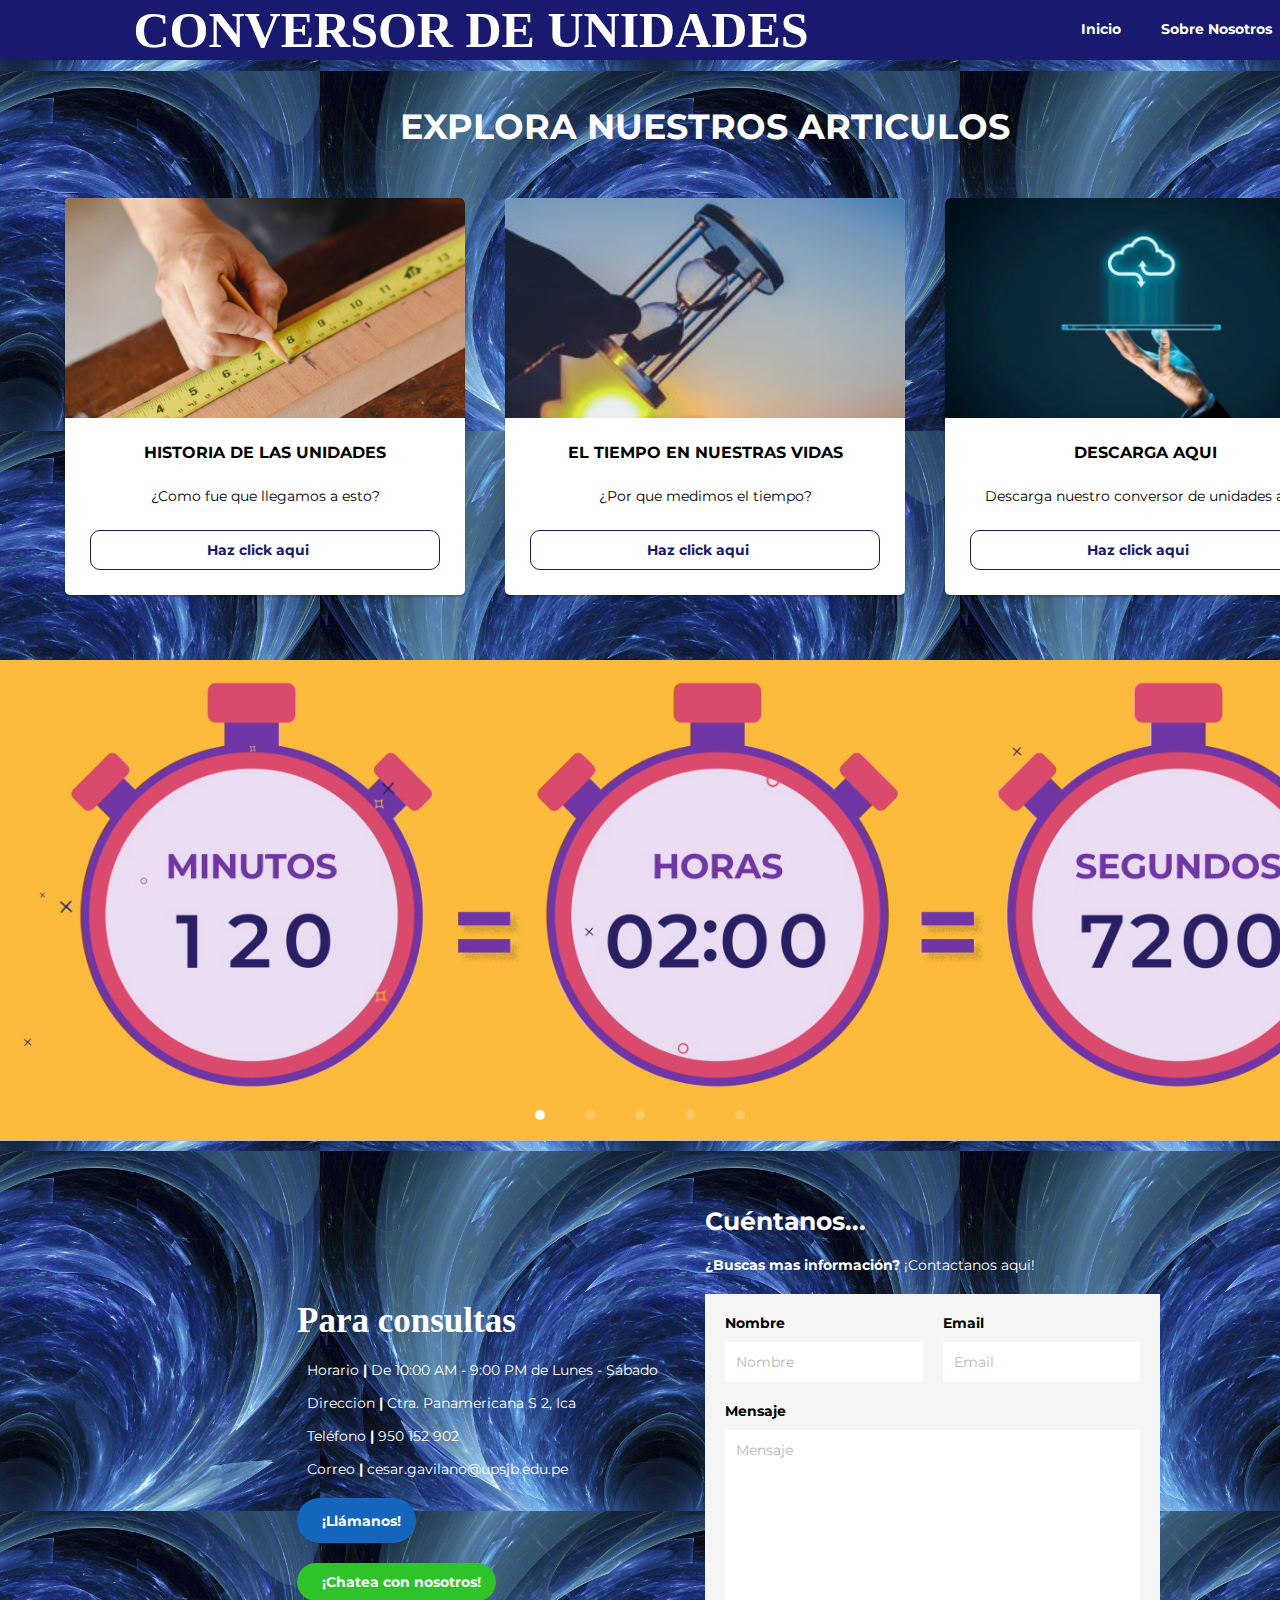
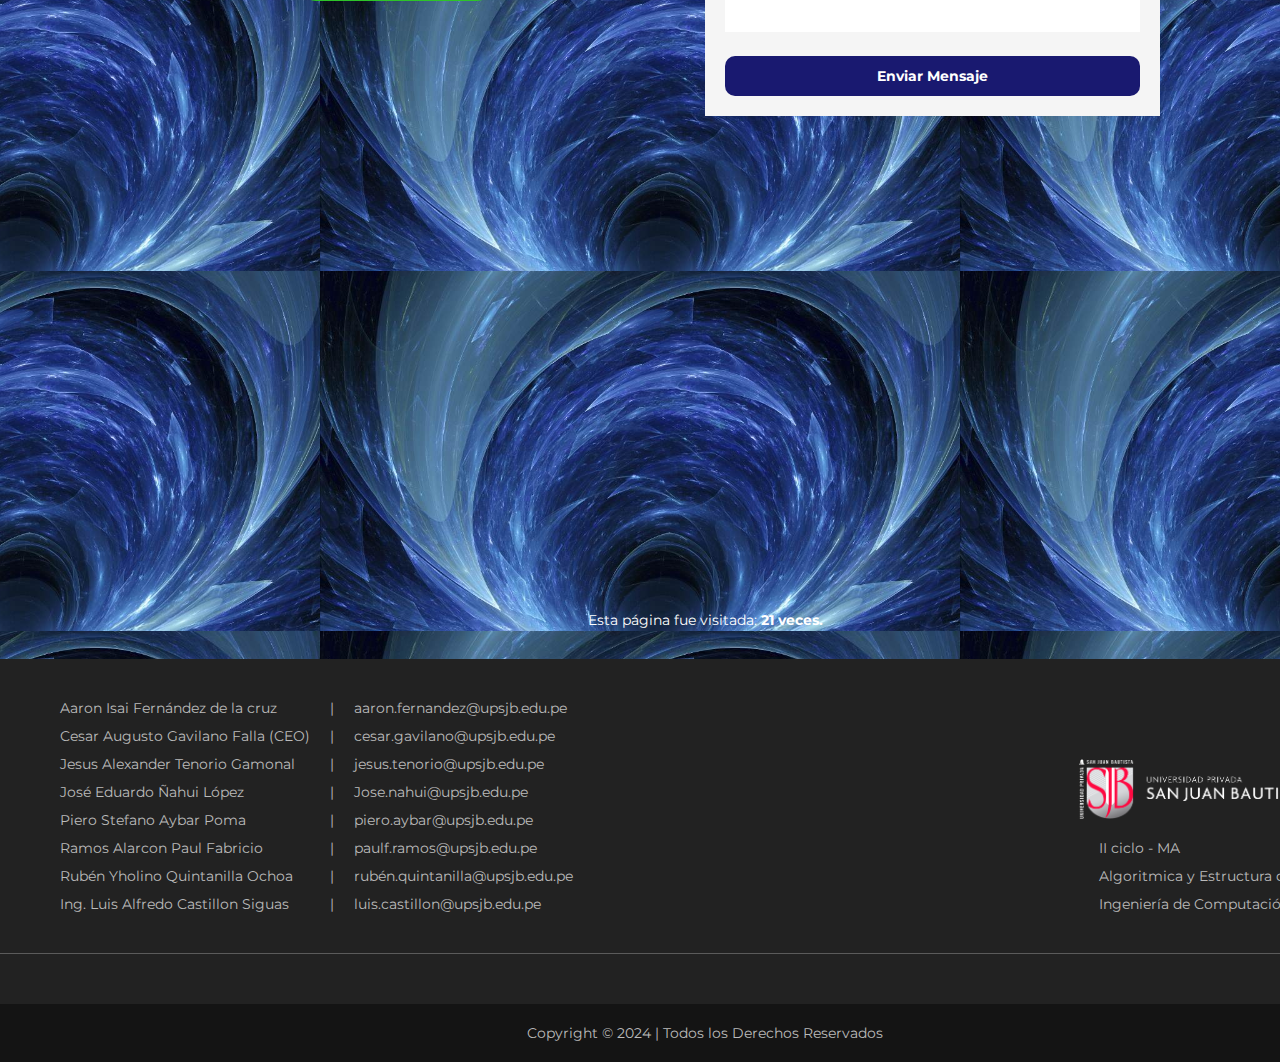
==== index.html @ 00221813 "Add files via upload" ====
<!DOCTYPE html>
<html lang="en">
<head>
    <meta charset="UTF-8">
    <meta name="viewport" content="width=device-width, initial-scale=1.0">
    <title>Conversor de Unidades</title>
    <link rel="icon" href="img/logo.svg">
    <link rel="stylesheet" href="style.css">
    <link rel="preconnect" href="https://fonts.googleapis.com">
    <link rel="preconnect" href="https://fonts.gstatic.com" crossorigin>
    <link href="https://fonts.googleapis.com/css2?family=Montserrat:wght@400;700&display=swap" rel="stylesheet">
    <link rel="stylesheet" href="https://cdnjs.cloudflare.com/ajax/libs/font-awesome/6.4.0/css/all.min.css" integrity="sha512-iecdLmaskl7CVkqkXNQ/ZH/XLlvWZOJyj7Yy7tcenmpD1ypASozpmT/E0iPtmFIB46ZmdtAc9eNBvH0H/ZpiBw==" crossorigin="anonymous" referrerpolicy="no-referrer" />
    <script defer src="script.js"></script>
</head>
<body>
    <div class="container">
        <header class="header">
            <a class="logo" href="">CONVERSOR DE UNIDADES</a>
            <input type="checkbox" id="check">
            <label class="mostrar-menu" for="check">
                <i class="fa-solid fa-bars"></i>
            </label>
            <nav class="menu">
                <a href="">Inicio</a>
                <a href="">Sobre Nosotros</a>
            </nav>
        </header>

        <main class="main">
            <h1 class="titulo">EXPLORA NUESTROS ARTICULOS</h1>
            <section class="album">
                <article class="tarjeta">
                    <img class="img-tarjeta" src="img/Historia.jpg" alt="">
                    <div class="info-tarjeta">
                        <h3>HISTORIA DE LAS UNIDADES</h3>
                        <p>¿Como fue que llegamos a esto?</p>
                        <a class="link" href="https://" target="_blank" target="_blank">                            
                            <p>Haz click aqui</p>
                            <i class="fa-solid fa-arrow-up-right-from-square"></i>
                        </a>
                    </div>
                </article>
                <article class="tarjeta">
                    <img class="img-tarjeta" src="img/Tiempo.jpg" alt="">
                    <div class="info-tarjeta">
                        <h3>EL TIEMPO EN NUESTRAS VIDAS</h3>
                        <p>¿Por que medimos el tiempo?</p>
                        <a class="link" href="https://" target="_blank">                            
                            <p>Haz click aqui</p>
                            <i class="fa-solid fa-arrow-up-right-from-square"></i>
                        </a>
                    </div>
                </article>
                <article class="tarjeta">
                    <img class="img-tarjeta" src="img/Descarga.png" alt="">
                    <div class="info-tarjeta">
                        <h3>DESCARGA AQUI</h3>
                        <p>Descarga nuestro conversor de unidades aqui</p>
                        <a class="link" href="https://youtu.be/9896-JG1HUU?si=iUW9xwECP_Ocb7_c" target="_blank">                            
                            <p>Haz click aqui</p>
                            <i class="fa-solid fa-arrow-up-right-from-square"></i>
                        </a>
                    </div>
                </article>
            </section>
        </main>
        
        <slider class="slider">
            <section class="slides">
                <div class="slide first">
                    <img src="img/Horas.png" alt="slide1">
                </div>
                <div class="slide">
                    <img src="img/Pesos" alt="slide2">
                </div>
                <div class="slide">
                    <img src="img/Puente.png" alt="slide3">
                </div>
                <div class="slide">
                    <img src="img/Velocidad.jpg" alt="slide4">
                </div>
                <div class="slide">
                    <img src="img/Papas.png" alt="slide5">
                </div>
            </section>
            <section class="navigation">
                <div class="nav-btn" id="nav-btn1"></div>
                <div class="nav-btn" id="nav-btn2"></div>
                <div class="nav-btn" id="nav-btn3"></div>
                <div class="nav-btn" id="nav-btn4"></div>
                <div class="nav-btn" id="nav-btn5"></div>
            </section>
        </slider>

        <section class="contact">
            <div class="alinear">
                <div class="centrar">
                    <h2>Para consultas</h2>
                    <div class="informacion">
                        <div>
                            <i class="fa-regular fa-clock"></i>
                            <p>Horario <b>|</b> De 10:00 AM - 9:00 PM de Lunes - Sábado</p>
                        </div>
                        <div>
                            <i class="fa-sharp fa-solid fa-location-dot"></i>
                            <p>Direccion <b>|</b> Ctra. Panamericana S 2, Ica</p>
                        </div>     
                        <div>
                            <i class="fa-solid fa-phone"></i>
                            <p>Teléfono <b>|</b> 950 152 902</p>                            
                        </div>                
                        <div>
                            <i class="fa-regular fa-envelope"></i>
                            <p>Correo <b>|</b> cesar.gavilano@upsjb.edu.pe</p>    
                        </div>
                    </div>
                    <a class="tel" href="tel:950152902">
                        <i class="fa-solid fa-phone-volume"></i>
                        <p>¡Llámanos!</p>
                    </a>
                    <a class="wts" href="https://wa.me/51950152902?text=Hola, quisiera mas información sobre su conversor." target="_blank">
                        <i class="fa-brands fa-whatsapp"></i>
                        <p>¡Chatea con nosotros!</p>                        
                    </a>
                    <img src="img/phone.png" alt="">
                </div>
            </div>
            <div class="contactar">
                <h4>Cuéntanos...</h4>
                <p><b>¿Buscas mas información?</b> ¡Contactanos aqui!</p>
                <form name="form-contacto" netlify>
                    <div class="datos-form">
                        <div class="nombre">
                            <label for="nombre">Nombre</label>
                            <input id="nombre" type="text" name="nombre" placeholder="Nombre">
                        </div>
                        <div class="email">
                            <label for="email">Email</label>
                            <input id="email" type="email" name="email" placeholder="Email">
                        </div>
                    </div>
                    <div class="mensaje">
                        <label for="">Mensaje</label>
                        <textarea name="mensaje" id="mensaje" cols="30" rows="10" placeholder="Mensaje"></textarea>
                    </div>
                    <input id="submit" class="btn-form" type="submit" value="Enviar Mensaje">
                </form> 
            </div>
        </section>

        <section class="map">
            <iframe src="https://www.google.com/maps/embed?pb=!1m18!1m12!1m3!1d15482.182767755065!2d-75.75390502773278!3d-14.044922689304698!2m3!1f0!2f0!3f0!3m2!1i1024!2i768!4f13.1!3m3!1m2!1s0x9110fd2d2e4a8053%3A0x979e2667ad3f0901!2sUniversidad%20San%20Juan%20Bautista%20-%20Sede%20Ica!5e0!3m2!1ses!2spe!4v1714959232013!5m2!1ses!2spe" width="100%" height="100%" style="border:0;" allowfullscreen="" loading="lazy" referrerpolicy="no-referrer-when-downgrade"></iframe>
        </section>

        <section class="visits">
            <div>
                <p>Esta página fue visitada: <b><span class="num-visitas">21</span> veces.</b></p>
            </div>            
        </section>

        <footer class="footer">
            <div class="uni">
                <div  class="users">
                    <i class="fa-solid fa-user"></i>
                    <p class="nombre">Aaron Isai Fernández de la cruz</p>
                    <span>|</span>
                    <a class="email" href="mailto:aaron.fernandez@upsjb.edu.pe">aaron.fernandez@upsjb.edu.pe</a>
                    
                    <i class="fa-solid fa-user"></i>
                    <p class="nombre">Cesar Augusto Gavilano Falla (CEO)</p>
                    <span>|</span>
                    <a class="email" href="mailto:cesar.gavilano@upsjb.edu.pe">cesar.gavilano@upsjb.edu.pe</a>
                    
                    <i class="fa-solid fa-user"></i>
                    <p class="nombre">Jesus Alexander Tenorio Gamonal</p>
                    <span>|</span>
                    <a class="email" href="mailto:jesus.tenorio@upsjb.edu.pe">jesus.tenorio@upsjb.edu.pe</a>
                    
                    <i class="fa-solid fa-user"></i>
                    <p class="nombre">José Eduardo Ñahui López</p>
                    <span>|</span>
                    <a class="email" href="mailto:Jose.nahui@upsjb.edu.pe">Jose.nahui@upsjb.edu.pe</a>
                    
                    <i class="fa-solid fa-user"></i>
                    <p class="nombre">Piero Stefano Aybar Poma</p>
                    <span>|</span>
                    <a class="email" href="mailto:piero.aybar@upsjb.edu.pe">piero.aybar@upsjb.edu.pe</a>
        
                    <i class="fa-solid fa-user"></i>
                    <p class="nombre">Ramos Alarcon Paul Fabricio</p>
                    <span>|</span>
                    <a class="email" href="mailto:paulf.ramos@upsjb.edu.pe">paulf.ramos@upsjb.edu.pe</a>
                    
                    <i class="fa-solid fa-user"></i>
                    <p class="nombre">Rubén Yholino Quintanilla Ochoa </p>
                    <span>|</span>
                    <a class="email" href="mailto:rubén.quintanilla@upsjb.edu.pe">rubén.quintanilla@upsjb.edu.pe</a>
        
                    <i class="fa-solid fa-circle-user"></i>
                    <p class="nombre">Ing. Luis Alfredo Castillon Siguas</p>
                    <span>|</span>
                    <a class="email" href="mailto:luis.castillon@upsjb.edu.pe">luis.castillon@upsjb.edu.pe</a>
                </div>
                <div class="sjb">
                    <img class="logo-u" src="img/sjb.png" alt="logo-u">
                    <div class="igua">
                        <i class="fa-solid fa-building-columns"></i>
                        <p>II ciclo - MA</p>
                        <i></i>
                        <p>Algoritmica y Estructura de Datos</p>
                        <i></i>
                        <p>Ingeniería de Computación y Sistemas</p>
                    </div>
                </div>
            </div>
            <div class="redes">
                <a href="https://www.facebook.com/" target="_blank">
                    <i class="fa-brands fa-facebook"></i>
                </a>
                <a href="https://www.instagram.com" target="_blank">
                    <i class="fa-brands fa-instagram"></i>
                </a>
                <a href="https://www.tiktok.com" target="_blank">
                    <i class="fa-brands fa-tiktok"></i>
                </a>
                <a href="https://www.twitter.com" target="_blank">
                    <i class="fa-brands fa-twitter"></i>
                </a>
                <a href="https://www.youtube.com" target="_blank">
                    <i class="fa-brands fa-youtube"></i>
                </a>
            </div>
            <p class="derechos">Copyright © 2024 | Todos los Derechos Reservados</p>
        </footer>
    </div>
</body>
</html>
---- style.css ----
* {
    margin: 0;
    padding: 0;
    box-sizing: border-box;
    font-family: 'Montserrat';
    font-size: 14px;
}
body {
    
    background-image: url('img/Univi.jpg');
    background-size: 50%;
    background-position: center;
    transition: all 0.5s ease;
    z-index: -1;
}
.container {
    display: grid;
    height: auto;
    grid-template-columns: auto;
    grid-template-rows: repeat(5, auto);
}
.header {
    display: flex;
    justify-content: space-around;
    align-items: center;
    background-color: midnightblue;
    color: #fff;
    height: 60px;
    position: sticky;
    top: 0;
    z-index: 100;
}
.header .logo {
    font-family: 'Times New Roman', Times, serif;
    font-size: 50px;
    color: white;
    text-decoration: none;
    font-weight: bold;
    padding: 0 15px;
}
.header .menu {
    display: flex;
}
.header .menu a {
    color: #fff;
    text-decoration: none;
    font-weight: bold;
    transition: all 0.3s ease;
    height: 60px;
    padding: 20px;
    background-color: midnightblue
}

.mostrar-menu i,
.esconder-menu i {
    font-size: 20px;
    cursor: pointer;
    transition: all 0.3s ease;
}
.mostrar-menu,
.esconder-menu {
    display: none;
}

.mostrar-menu {
    order: 1;
}



#check {
    display: none;
}

.slider {
    width: auto;
    height: 480px;
    overflow: hidden;
}

.slider .slides {
    width: 500%;
    height: 480px;
    display: flex;
    box-shadow: 0px 10px 20px -10px rgba(0, 0, 0, 0.3);
}

.slider .slides .slide {
    width: 20%;
    transition: all 1.5s ease-in-out;
}

.slider .slides .slide img {
    width: 100%;
    height: 480px;
    object-fit: cover;
}

.slider .navigation {
    position: absolute;
    display: flex;
    justify-content: center;
    width: 100%;
    margin-top: -30px;
    gap: 40px;
}

.slider .navigation .nav-btn {
    background: white;
    opacity: 0.2;
    padding: 5px;
    border-radius: 50%;
    border: 0;
    cursor: pointer;
    transition: all 0.5s ease ;
}


.main {
    display: flex;
    flex-direction: column;
    align-items: center;
    text-align: center;
    padding: 45px;
    gap: 30px;
    color: black;
}

.main .titulo {
    color: #fff;
    font-size: 35px;
}

.main .album {
    display: grid;
    grid-template-columns: repeat(3, auto);
    justify-content: center;
    width: 100%;
    gap: 40px;    
    padding: 20px;
}

.main .album .tarjeta {
    border-radius: 5px;
    width: 400px;
    transition: all 0.2s ease;
    overflow: hidden;
    box-shadow: 0 2px 2px rgba(0, 0, 0, 0.2);
    display: grid;
    align-items: center;
    background-color: white
}

.main .album .tarjeta .img-tarjeta {
    width: 100%;
    height: 220px;
    object-fit: cover;    
}

.main .album .tarjeta .info-tarjeta {
    display: grid;
    gap: 25px;
    padding: 25px;
}

.main .album .tarjeta .info-tarjeta h3 {
    font-size: 16px;
}

.link {
    border: 1px solid midnightblue;
    border-radius: 10px;
    text-decoration: none;
    color: midnightblue;
    font-weight: bold;
    display: flex;
    justify-content: center;
    align-items: center;
    gap: 15px;
    padding: 10px;
    transition: all 0.2s ease;
}
.link i {
    color: #222;
}


/* SECTION: CONTACT */

.contact {
    display: grid;
    grid-template-columns: 1fr 1fr;
    padding: 65px 250px;
    border-top: 1px solid #bbbbbb;
}

.contact .alinear {
    display: flex;
    justify-content: center;
}

.contact .centrar {
    display: flex;
    flex-direction: column;
    justify-content: center;
    align-items: flex-start;
    gap: 20px;
}
.contact .centrar h2 {
    font-family: 'Times New Roman', Times, serif;
    font-size: 35px;
    color: #fff
}
.contact .centrar img {
    width: 250px;
}

.contact .informacion {
    display: flex;
    flex-direction: column;
    gap: 15px;
}

.contact .informacion div {
    display: flex;
    gap: 10px;
    align-items: center;
    color: #fff
}

.contact .informacion div i, b {
    color: white;
}

.contact .centrar .tel {
    background: #1466bd;
    border-radius: 30px;
    text-decoration: none;
    color: #fff;
    font-weight: bold;
    display: flex;
    align-items: center;
    gap: 10px;
    padding: 10px 15px;
    transition: all 0.2s ease;
    height: 45px;
}

.contact .centrar .wts {
    background: #2ec429;
    border-radius: 30px;
    text-decoration: none;
    color: #fff;
    font-weight: bold;
    display: flex;
    align-items: center;
    gap: 10px;
    padding: 10px 15px;
    transition: all 0.2s ease;
}

.contact .centrar .wts i {
    font-size: 25px;
}

.contact .centrar .tel i {
    font-size: 18px;
}



.contact .contactar {
    display: flex;
    flex-direction: column;
    justify-content: center;
    gap: 20px;
    color: #fff
}

form {
    padding: 20px;
    background: #f5f5f5;
    display: flex;
    flex-direction: column;
    gap: 20px;
}

.contactar h4 {
    text-align: start;
    font-size: 25px;
}
.datos-form {
    display: grid;
    grid-template-columns: 1fr 1fr;
    gap: 20px;
}

.contactar label {
    display: block;
    padding-bottom: 10px;
    color: black;
    font-weight: 700;
    
}
.contactar input,
.contactar textarea {
    background: #fff;
    border: 1px solid transparent;
    padding: 10px;
    outline: none;
    width: 100%;
    resize: none;
}
.contactar input:focus,
.contactar textarea:focus {
    border: 1px solid Black;
}
.contactar input::placeholder,
.contactar textarea::placeholder {
    opacity: 0.5;
}

#submit{
    background: midnightblue ;
    border-radius: 10px;
    text-decoration: none;
    color: #fff;
    font-weight: 700;
    padding: 10px;
    display: flex;
    justify-content: center;
    transition: all 0.2s ease;
}

.map {
    height: 400px;
}

.visits {
    padding: 30px 40px;
    color: white;
    display: flex;
    justify-content: center;
    /* font-weight: bold; */
}







.footer {
    background-color: #222;
    color: #bbbbbb;
    display: flex;
    flex-direction: column;
}

.footer .uni {
    display: flex;
    justify-content: space-between;
    align-items: flex-end;
    padding: 40px;
}
.footer .uni .sjb {
    display: flex;
    flex-direction: column;
    gap: 20px;
}
.footer .logo-u {
    width: 230px;
    height: auto;
}
.footer .uni .sjb i {
    align-self: center;
}

.footer .igua {
    display: grid;
    grid-template-columns: repeat(2, auto);
    grid-template-rows: repeat(3, auto);
    justify-content: start;
    gap: 10px;
}

.footer .users {
    display: grid;
    grid-template-columns: repeat(4, auto);
    grid-template-rows: repeat(7, auto);
    justify-content: start;
    align-items: center;
    gap: 10px;
}

.footer .uni p {
    padding-left: 10px;
}
.footer .users span {
    padding: 0 10px 0 10px;
}

.footer .users .email {
    color: #bbbbbb;
    text-decoration: none;
    transition: all 0.5s ease;
}

.footer .redes {
    border-top: 1px solid #5b5b5b;
    display: flex;
    justify-content: center;
    gap: 35px;
    padding: 25px;
}

.footer .redes i {
    font-size: 25px;
    color: #bbbbbb;
    transition: all 0.2s ease;
}


.footer .derechos {
    text-align: center;
    background-color: #141414;
    padding: 20px;
}

@media (hover: hover) {
    .menu a:hover {
        background: #fff;
        color: midnightblue;
    }
    .slider .navigation .nav-btn:hover {
        opacity: 1;
    }

    .main .album .tarjeta:hover {
        transform: translateY(-10px); 
        box-shadow: 0px 15px 30px -5px rgba(0, 0, 0, 0.3);
    }
    .link:hover {
        transform: scale(1.05);
        background: midnightblue;
        color: white;
    }
    .link:hover i {
        color: white;
    }
    .link:active {
        transform: scale(1);
    }

    .contact .centrar .tel:hover,
    .contact .centrar .wts:hover {
        transform: scale(1.05);
    }
    .contact .centrar .tel:active,
    .contact .centrar .wts:active {
        transform: scale(1);
    }

    #submit:hover {
        transform: scale(1.02);
    }
    #submit:active {
        transform: scale(1);
    }

    .footer .users .email:hover {
        color: white;
    }
    .footer .redes i:hover {
        transform: scale(1.2);
    }
    
    .footer .redes .fa-facebook:hover {
        color: #3B5998;
    }
    .footer .redes .fa-instagram:hover {
        color: #F58529;
    }
    .footer .redes .fa-tiktok:hover {
        color: #FE2C55;
    }
    .footer .redes .fa-twitter:hover {
        color: #00ACEE;
    }
    .footer .redes .fa-youtube:hover {
        color: #C4302B;
    }
}

@media only screen and (max-width: 768px) {
    .header .logo {
        font-size: 40px;
    }
    .mostrar-menu,
    .esconder-menu {
        display: block;
        padding: 0 15px;
    }
    .esconder-menu {
        position: absolute;
        top: 20px;
        right: 23px;
    }
    .header .menu {
        position: fixed;
        width: 100%;
        height: 100vh;
        background: midnightblue;
        right: -100%;
        top: 60px;
        text-align: center;
        z-index: 100;
        transition: all 0.5s ease-in-out;
        display: flex;
        flex-direction: column;
    }
    .header .menu a {
        border-left: 0;
        height: auto;
        padding: 20px;
    }
    
    #check:checked ~ .menu {
        right: 0;
    }

    .slider {
        height: 280px;
    }

    .slider .slides {
        height: 280px;
    }

    .slider .slides .slide img {
        height: 280px; 
    }

    .main {
        padding: 0;
        gap: 0;
    }

    .main .titulo {
        font-size: 20px;
        padding: 20px 10px 0 10px;
    }

    .main .album {
        grid-template-columns: auto;
        gap: 30px;
        padding-bottom: 40px;
    }

    .main .album .tarjeta {
        width: 320px;
    }

    .main .album .tarjeta .img-tarjeta {
        height: 180px;
    }

    .main .album .tarjeta .info-tarjeta {
        gap: 15px;
        padding: 15px;
    }

    .contact {
        grid-template-columns: auto;
        padding: 30px;
        gap: 30px;
    }
    .contact .centrar {
        align-items: center;
        gap: 20px;
    }
    .contact .alinear * {
        font-size: 12px;
    }

    .datos-form {
        grid-template-columns: auto;
    }

    .visits p,
    .visits b,
    .visits span,
    .footer p {
        font-size: 12px;
    }

    .footer .uni {
        flex-direction: column;
        align-items: flex-start;
        padding: 30px;
        gap: 30px;
    }
    .footer .uni .sjb {
        width: 100%;
        gap: 30px;
    }

    .footer .logo-u {
        align-self: center;
    }

    .footer .uni .users span,
    .footer .uni .users .email {
        display: none;
    }

    .footer .users {
        grid-template-columns: repeat(2, auto);
    }

    .footer .redes a i {
        font-size: 20px;
    }
    .main .titulo .page-content {
    box-decoration-break: slice;
    padding: 20px;
    background-color: white; 
    margin: 50px auto;
    max-width: 800px;
    border-radius: 10px;
    z-index: 100;
    }
}
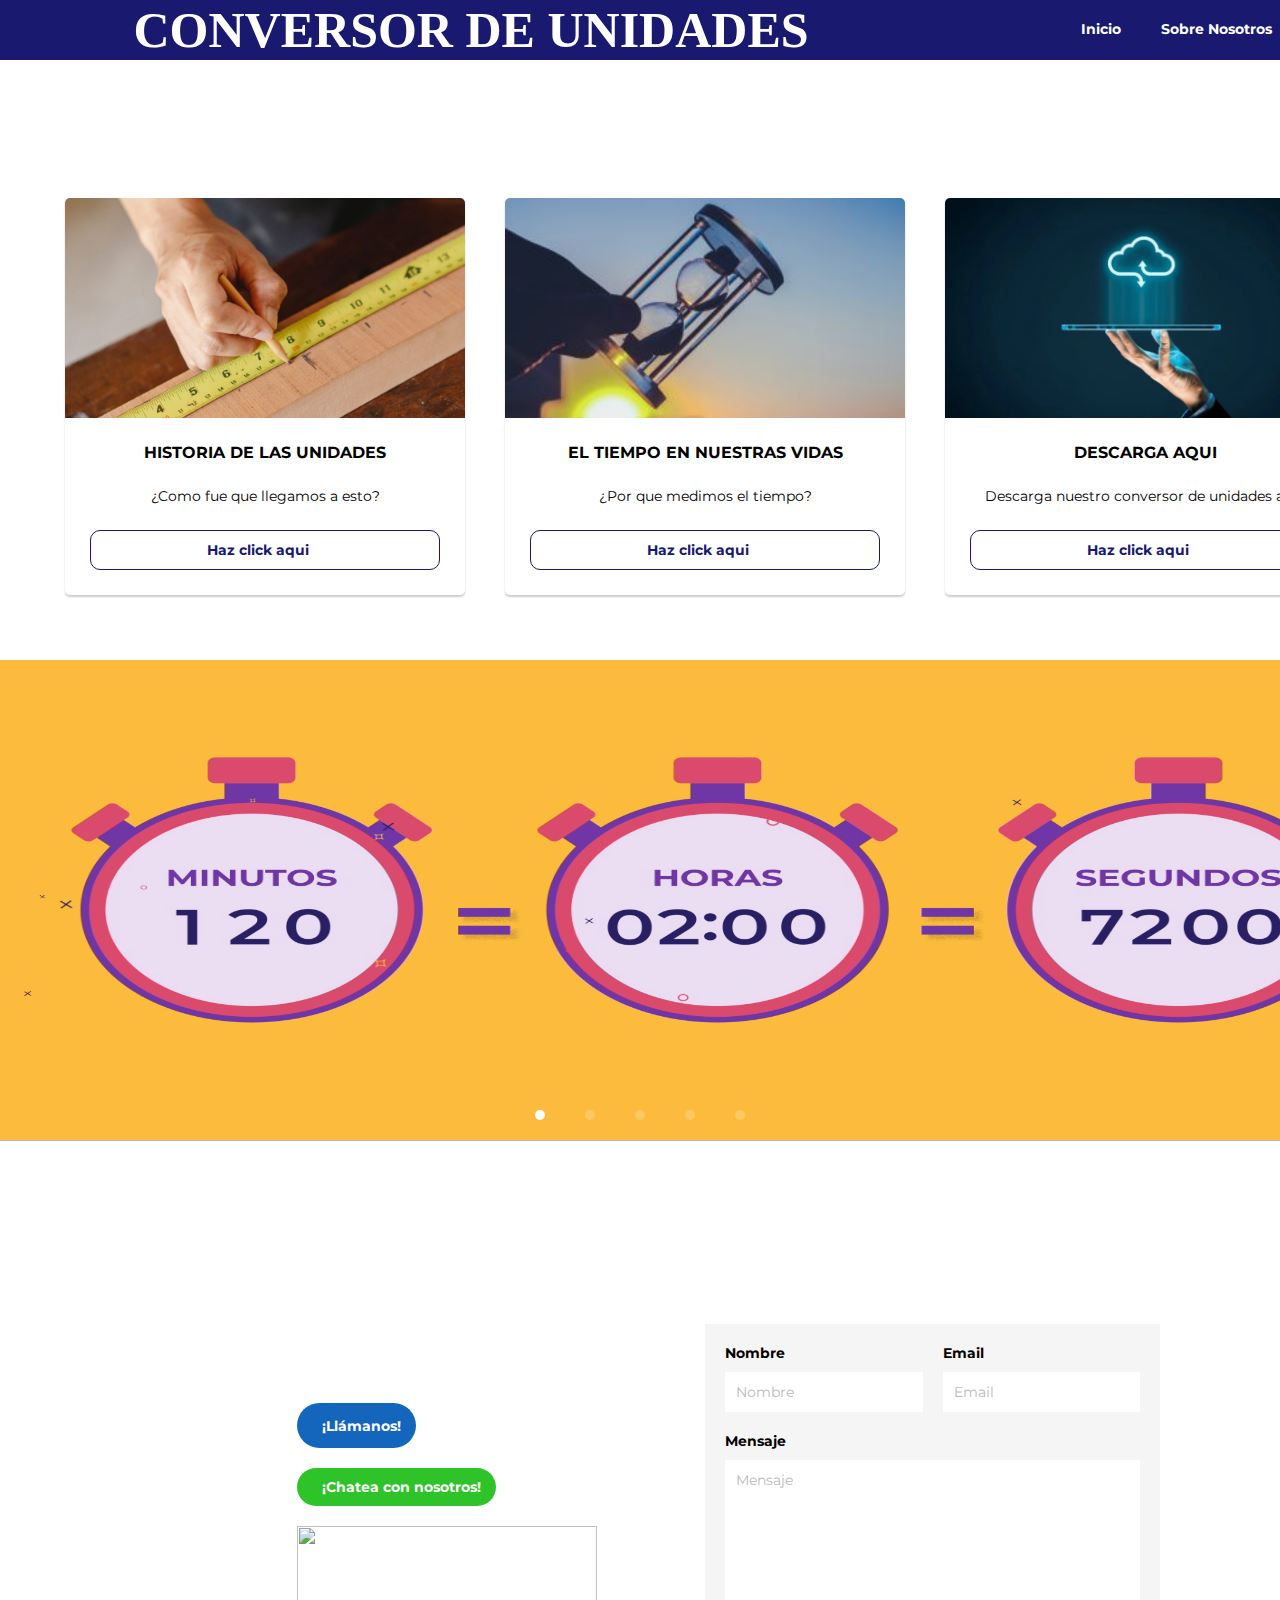
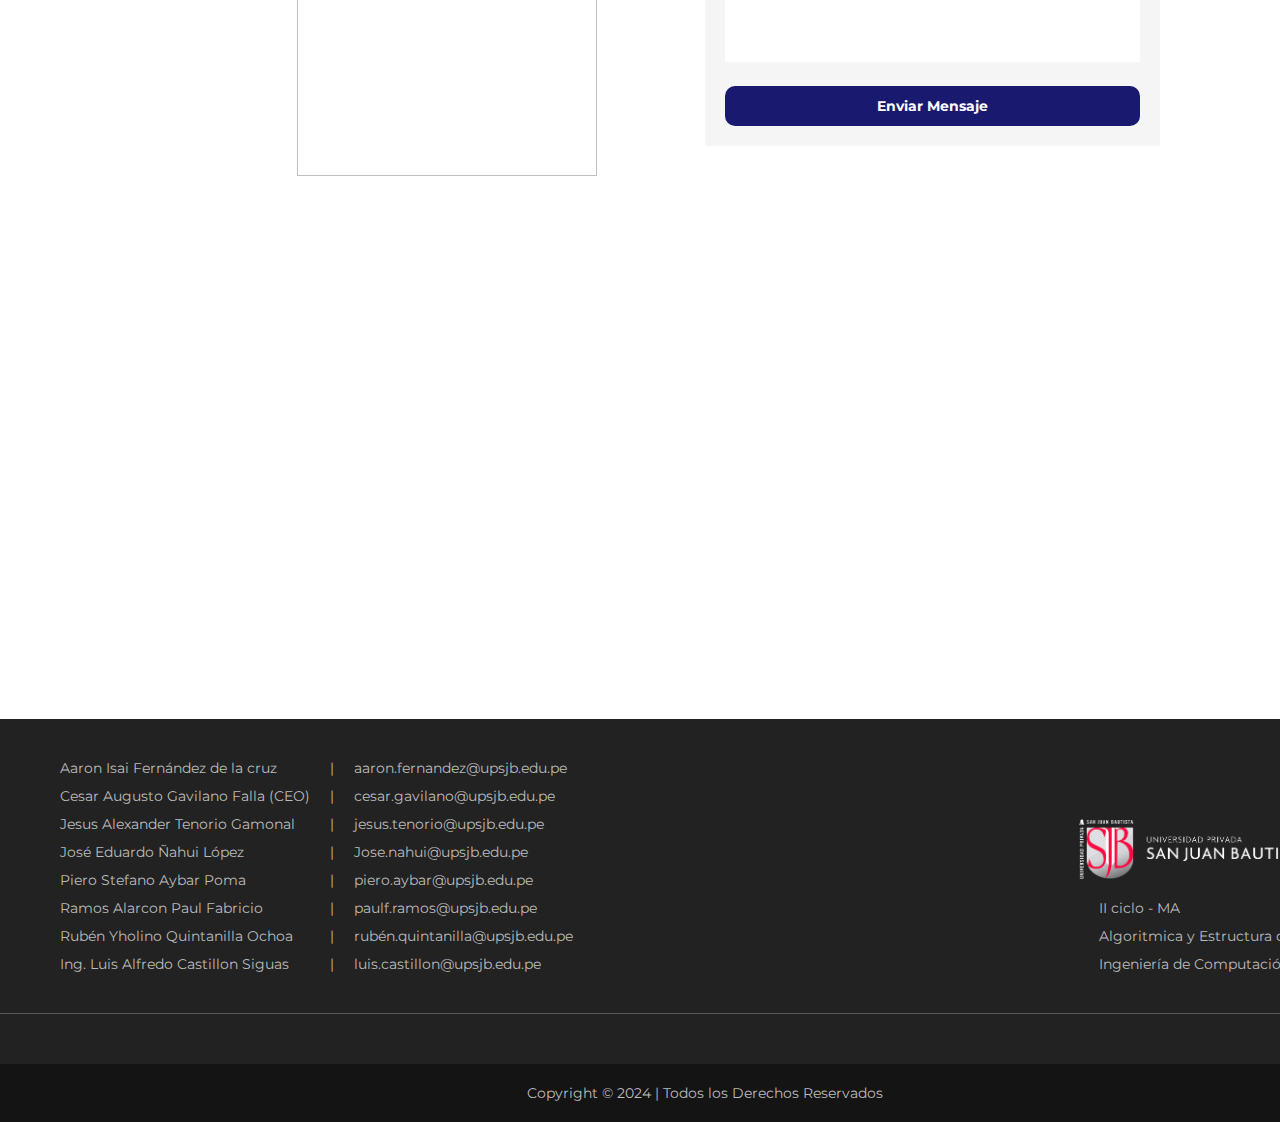
==== commit e129ac59: "Add files via upload" ====
--- a/index.html
+++ b/index.html
@@ -4,7 +4,7 @@
     <meta charset="UTF-8">
     <meta name="viewport" content="width=device-width, initial-scale=1.0">
     <title>Conversor de Unidades</title>
-    <link rel="icon" href="img/logo.svg">
+    <link rel="icon" href="img/wahaha.png">
     <link rel="stylesheet" href="style.css">
     <link rel="preconnect" href="https://fonts.googleapis.com">
     <link rel="preconnect" href="https://fonts.gstatic.com" crossorigin>
@@ -12,20 +12,25 @@
     <link rel="stylesheet" href="https://cdnjs.cloudflare.com/ajax/libs/font-awesome/6.4.0/css/all.min.css" integrity="sha512-iecdLmaskl7CVkqkXNQ/ZH/XLlvWZOJyj7Yy7tcenmpD1ypASozpmT/E0iPtmFIB46ZmdtAc9eNBvH0H/ZpiBw==" crossorigin="anonymous" referrerpolicy="no-referrer" />
     <script defer src="script.js"></script>
 </head>
+    
+<!----------------------------------------------------------------------------------------------------------------------------------------->
+    
 <body>
     <div class="container">
         <header class="header">
-            <a class="logo" href="">CONVERSOR DE UNIDADES</a>
+            <a class="logo" href="index.html">CONVERSOR DE UNIDADES</a>
             <input type="checkbox" id="check">
             <label class="mostrar-menu" for="check">
                 <i class="fa-solid fa-bars"></i>
             </label>
             <nav class="menu">
-                <a href="">Inicio</a>
-                <a href="">Sobre Nosotros</a>
+                <a href="index.html">Inicio</a>
+                <a href="Sobre%20somos.html">Sobre Nosotros</a>
             </nav>
         </header>
 
+<!----------------------------------------------------------------------------------------------------------------------------------------->
+        
         <main class="main">
             <h1 class="titulo">EXPLORA NUESTROS ARTICULOS</h1>
             <section class="album">
@@ -34,7 +39,7 @@
                     <div class="info-tarjeta">
                         <h3>HISTORIA DE LAS UNIDADES</h3>
                         <p>¿Como fue que llegamos a esto?</p>
-                        <a class="link" href="https://" target="_blank" target="_blank">                            
+                        <a class="link" href=Historia%20de%20las%20unidades.html>                            
                             <p>Haz click aqui</p>
                             <i class="fa-solid fa-arrow-up-right-from-square"></i>
                         </a>
@@ -45,7 +50,7 @@
                     <div class="info-tarjeta">
                         <h3>EL TIEMPO EN NUESTRAS VIDAS</h3>
                         <p>¿Por que medimos el tiempo?</p>
-                        <a class="link" href="https://" target="_blank">                            
+                        <a class="link" href="El%20tiempo%20en%20nuestras%20vidas.html">                            
                             <p>Haz click aqui</p>
                             <i class="fa-solid fa-arrow-up-right-from-square"></i>
                         </a>
@@ -65,6 +70,8 @@
             </section>
         </main>
         
+<!----------------------------------------------------------------------------------------------------------------------------------------->
+        
         <slider class="slider">
             <section class="slides">
                 <div class="slide first">
@@ -92,6 +99,8 @@
             </section>
         </slider>
 
+<!----------------------------------------------------------------------------------------------------------------------------------------->
+        
         <section class="contact">
             <div class="alinear">
                 <div class="centrar">
@@ -148,6 +157,8 @@
             </div>
         </section>
 
+<!----------------------------------------------------------------------------------------------------------------------------------------->
+        
         <section class="map">
             <iframe src="https://www.google.com/maps/embed?pb=!1m18!1m12!1m3!1d15482.182767755065!2d-75.75390502773278!3d-14.044922689304698!2m3!1f0!2f0!3f0!3m2!1i1024!2i768!4f13.1!3m3!1m2!1s0x9110fd2d2e4a8053%3A0x979e2667ad3f0901!2sUniversidad%20San%20Juan%20Bautista%20-%20Sede%20Ica!5e0!3m2!1ses!2spe!4v1714959232013!5m2!1ses!2spe" width="100%" height="100%" style="border:0;" allowfullscreen="" loading="lazy" referrerpolicy="no-referrer-when-downgrade"></iframe>
         </section>
@@ -158,6 +169,8 @@
             </div>            
         </section>
 
+<!----------------------------------------------------------------------------------------------------------------------------------------->
+        
         <footer class="footer">
             <div class="uni">
                 <div  class="users">
--- a/style.css
+++ b/style.css
@@ -1,3 +1,5 @@
+
+/* FONDO Y PAGINA */
 * {
     margin: 0;
     padding: 0;
@@ -6,9 +8,8 @@
     font-size: 14px;
 }
 body {
-    
-    background-image: url('img/Univi.jpg');
-    background-size: 50%;
+    background-image: url('img/Dison.gif');
+    background-size: 105%;
     background-position: center;
     transition: all 0.5s ease;
     z-index: -1;
@@ -19,6 +20,10 @@
     grid-template-columns: auto;
     grid-template-rows: repeat(5, auto);
 }
+/* FONDO Y PAGINA */
+
+
+/* MARGEN SUPERIOR */
 .header {
     display: flex;
     justify-content: space-around;
@@ -71,19 +76,25 @@
 #check {
     display: none;
 }
-
+/* MARGEN SUPERIOR */
+
+
+
+/* CARRUSEL */
 .slider {
     width: auto;
     height: 480px;
     overflow: hidden;
 }
 
+ /* NO TOCAR!! */
 .slider .slides {
     width: 500%;
     height: 480px;
     display: flex;
     box-shadow: 0px 10px 20px -10px rgba(0, 0, 0, 0.3);
 }
+ /* NO TOCAR!! */
 
 .slider .slides .slide {
     width: 20%;
@@ -92,10 +103,11 @@
 
 .slider .slides .slide img {
     width: 100%;
-    height: 480px;
-    object-fit: cover;
-}
-
+    height: 100%;
+}
+
+
+/* SI SE DESCONFIGURA LA PANTALLA, TOCAR "flex" aqui abajo y guardar*/
 .slider .navigation {
     position: absolute;
     display: flex;
@@ -104,6 +116,7 @@
     margin-top: -30px;
     gap: 40px;
 }
+/* SI SE DESCONFIGURA LA PANTALLA, TOCAR "flex" aqui arriba y guardar*/
 
 .slider .navigation .nav-btn {
     background: white;
@@ -114,8 +127,10 @@
     cursor: pointer;
     transition: all 0.5s ease ;
 }
-
-
+/* CARRUSEL */
+
+
+/* TARJETAS */
 .main {
     display: flex;
     flex-direction: column;
@@ -183,6 +198,8 @@
 .link i {
     color: #222;
 }
+/* TARJETAS */
+
 
 
 /* SECTION: CONTACT */
@@ -212,7 +229,8 @@
     color: #fff
 }
 .contact .centrar img {
-    width: 250px;
+    width: 300px;
+    height: 250px;
 }
 
 .contact .informacion {
@@ -229,7 +247,7 @@
 }
 
 .contact .informacion div i, b {
-    color: white;
+    
 }
 
 .contact .centrar .tel {
@@ -332,7 +350,12 @@
     transition: all 0.2s ease;
 }
 
+/* SECTION: CONTACT */
+
+/* MAPA Y VISITAS */
+
 .map {
+    width: 100%;
     height: 400px;
 }
 
@@ -344,11 +367,11 @@
     /* font-weight: bold; */
 }
 
-
-
-
-
-
+/* MAPA Y VISITAS */
+
+
+
+/* MARGEN INFERIOR */
 
 .footer {
     background-color: #222;
@@ -582,11 +605,13 @@
     .contact .alinear * {
         font-size: 12px;
     }
-
+    
+/* CUENTANOS */
     .datos-form {
         grid-template-columns: auto;
     }
-
+/* CUENTANOS */
+    
     .visits p,
     .visits b,
     .visits span,
@@ -617,17 +642,33 @@
     .footer .users {
         grid-template-columns: repeat(2, auto);
     }
-
-    .footer .redes a i {
-        font-size: 20px;
-    }
-    .main .titulo .page-content {
-    box-decoration-break: slice;
-    padding: 20px;
-    background-color: white; 
-    margin: 50px auto;
-    max-width: 800px;
-    border-radius: 10px;
-    z-index: 100;
-    }
-}+}
+
+/* MARGEN INFERIOR */
+
+/* CONFIGURACIÓN DE TEXTOS Y ARTICULOS */
+
+.interno {
+    border: 2px solid black;
+    padding: 30px;
+    margin: 50px;
+    max-width: 900px;
+    border-radius: 30px;
+    background: rgba(255, 255, 255, 0.8);
+    font-family: cursive;
+    text-align: justify;
+    line-height: 1.8;
+}
+
+.negrita {
+    font-family: cursive;
+    text-align: justify;
+    text-decoration-color: black
+}
+.iframe {
+    margin-left: auto;
+    margin-right: auto;
+    margin: auto;
+    border: 5px solid midnightblue;
+}
+/* CONFIGURACIÓN DE TEXTOS, ARTICULOS Y VIDEOS YT */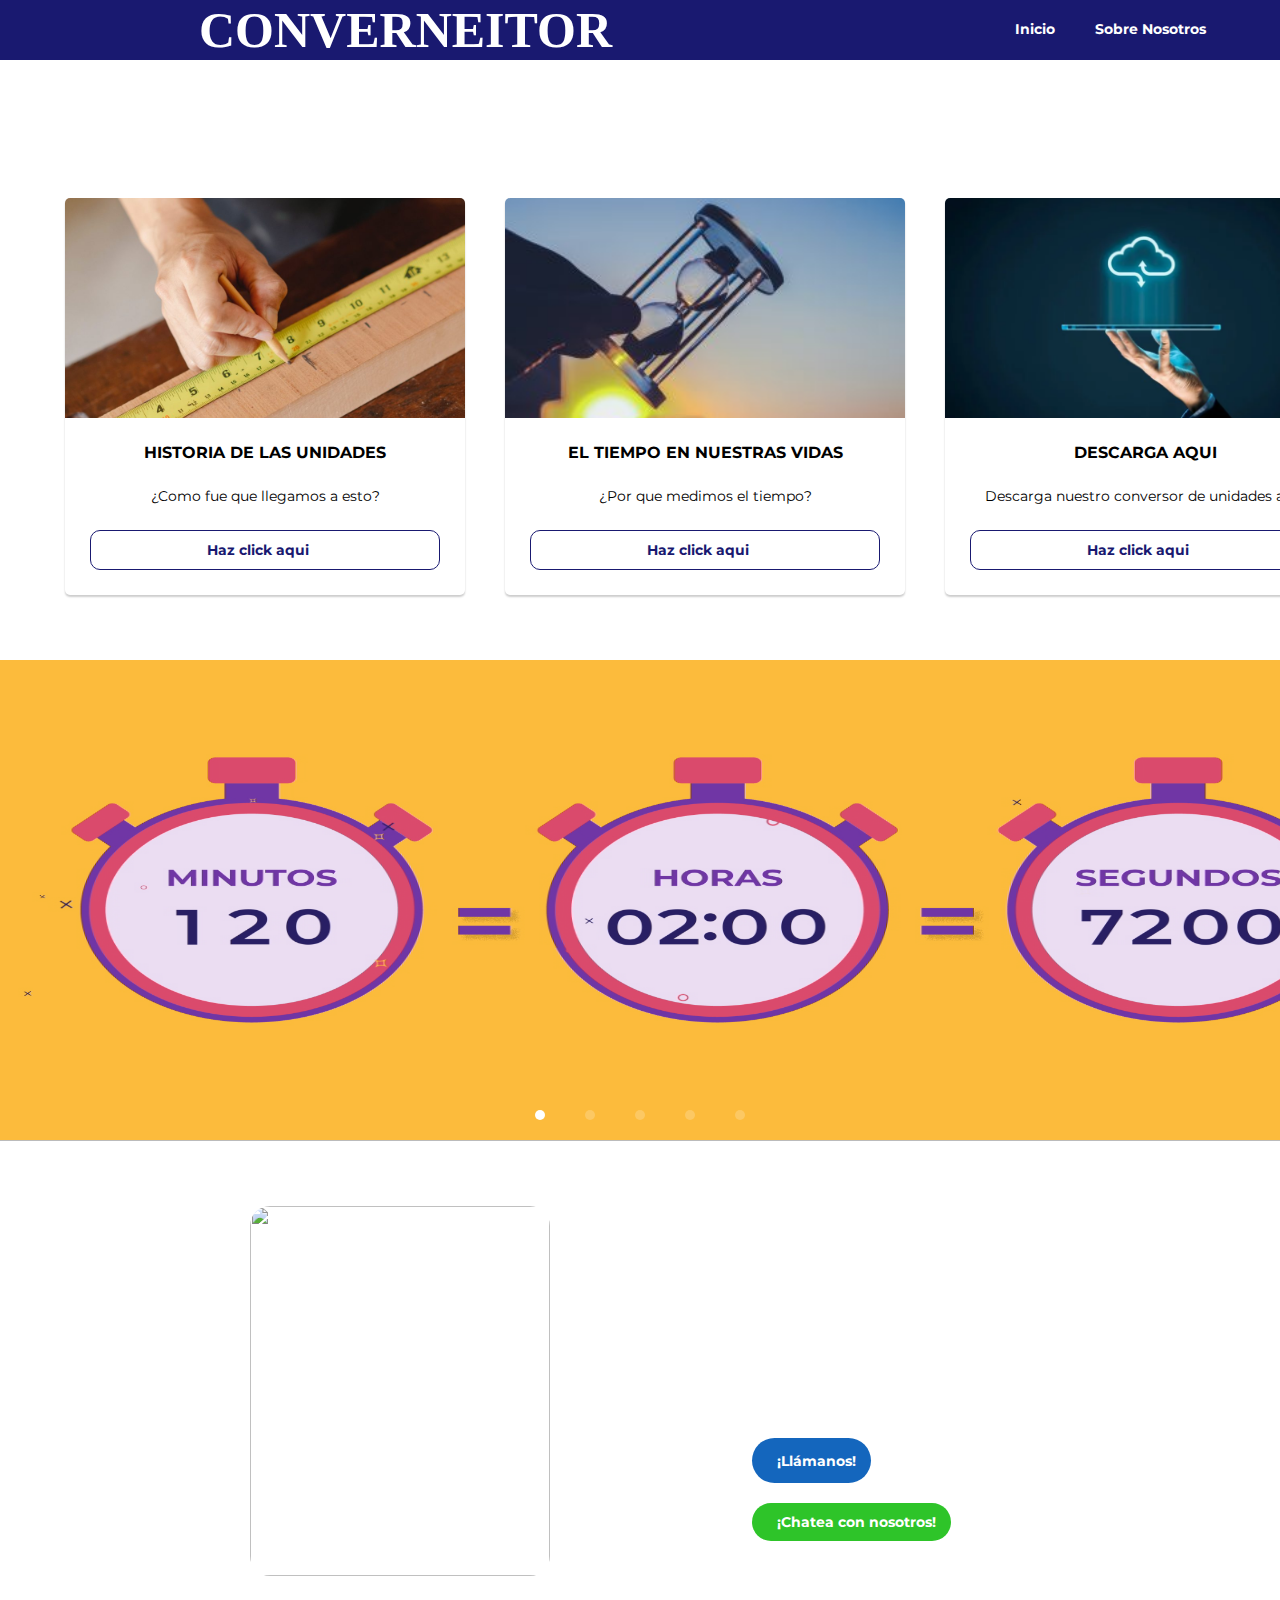
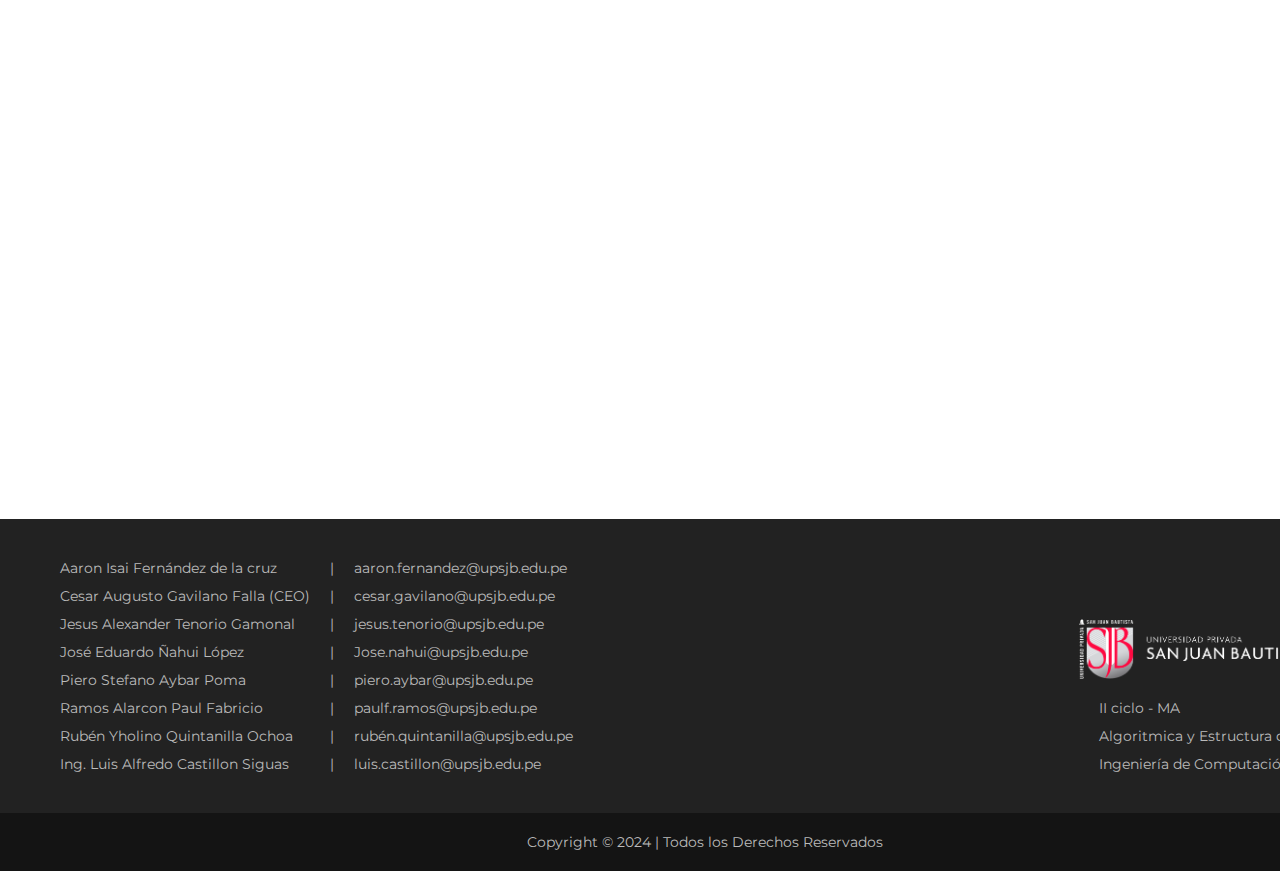
==== commit 00a1a2d6: "Add files via upload" ====
--- a/index.html
+++ b/index.html
@@ -3,7 +3,7 @@
 <head>
     <meta charset="UTF-8">
     <meta name="viewport" content="width=device-width, initial-scale=1.0">
-    <title>Conversor de Unidades</title>
+    <title>ConverNeitor</title>
     <link rel="icon" href="img/wahaha.png">
     <link rel="stylesheet" href="style.css">
     <link rel="preconnect" href="https://fonts.googleapis.com">
@@ -18,7 +18,7 @@
 <body>
     <div class="container">
         <header class="header">
-            <a class="logo" href="index.html">CONVERSOR DE UNIDADES</a>
+            <a class="logo" href="index.html">CONVERNEITOR</a>
             <input type="checkbox" id="check">
             <label class="mostrar-menu" for="check">
                 <i class="fa-solid fa-bars"></i>
@@ -61,7 +61,7 @@
                     <div class="info-tarjeta">
                         <h3>DESCARGA AQUI</h3>
                         <p>Descarga nuestro conversor de unidades aqui</p>
-                        <a class="link" href="https://youtu.be/9896-JG1HUU?si=iUW9xwECP_Ocb7_c" target="_blank">                            
+                        <a class="link" href="https://youtu.be/7qD6T4CbfI8" target="_blank">                            
                             <p>Haz click aqui</p>
                             <i class="fa-solid fa-arrow-up-right-from-square"></i>
                         </a>
@@ -69,6 +69,7 @@
                 </article>
             </section>
         </main>
+        
         
 <!----------------------------------------------------------------------------------------------------------------------------------------->
         
@@ -102,6 +103,7 @@
 <!----------------------------------------------------------------------------------------------------------------------------------------->
         
         <section class="contact">
+            <img class="imagen-izquierda" src="img/phone.png" alt="">
             <div class="alinear">
                 <div class="centrar">
                     <h2>Para consultas</h2>
@@ -131,30 +133,11 @@
                         <i class="fa-brands fa-whatsapp"></i>
                         <p>¡Chatea con nosotros!</p>                        
                     </a>
-                    <img src="img/phone.png" alt="">
-                </div>
+                    
+                </div>
+
             </div>
-            <div class="contactar">
-                <h4>Cuéntanos...</h4>
-                <p><b>¿Buscas mas información?</b> ¡Contactanos aqui!</p>
-                <form name="form-contacto" netlify>
-                    <div class="datos-form">
-                        <div class="nombre">
-                            <label for="nombre">Nombre</label>
-                            <input id="nombre" type="text" name="nombre" placeholder="Nombre">
-                        </div>
-                        <div class="email">
-                            <label for="email">Email</label>
-                            <input id="email" type="email" name="email" placeholder="Email">
-                        </div>
-                    </div>
-                    <div class="mensaje">
-                        <label for="">Mensaje</label>
-                        <textarea name="mensaje" id="mensaje" cols="30" rows="10" placeholder="Mensaje"></textarea>
-                    </div>
-                    <input id="submit" class="btn-form" type="submit" value="Enviar Mensaje">
-                </form> 
-            </div>
+     
         </section>
 
 <!----------------------------------------------------------------------------------------------------------------------------------------->
@@ -226,23 +209,7 @@
                     </div>
                 </div>
             </div>
-            <div class="redes">
-                <a href="https://www.facebook.com/" target="_blank">
-                    <i class="fa-brands fa-facebook"></i>
-                </a>
-                <a href="https://www.instagram.com" target="_blank">
-                    <i class="fa-brands fa-instagram"></i>
-                </a>
-                <a href="https://www.tiktok.com" target="_blank">
-                    <i class="fa-brands fa-tiktok"></i>
-                </a>
-                <a href="https://www.twitter.com" target="_blank">
-                    <i class="fa-brands fa-twitter"></i>
-                </a>
-                <a href="https://www.youtube.com" target="_blank">
-                    <i class="fa-brands fa-youtube"></i>
-                </a>
-            </div>
+           
             <p class="derechos">Copyright © 2024 | Todos los Derechos Reservados</p>
         </footer>
     </div>
--- a/style.css
+++ b/style.css
@@ -209,6 +209,8 @@
     grid-template-columns: 1fr 1fr;
     padding: 65px 250px;
     border-top: 1px solid #bbbbbb;
+    justify-content: center; /* Alinea los elementos al centro horizontalmente */
+    align-items: center; /* Alinea los elementos al centro verticalmente */
 }
 
 .contact .alinear {
@@ -231,6 +233,8 @@
 .contact .centrar img {
     width: 300px;
     height: 250px;
+    float: right; /* Establece que la imagen flote hacia la izquierda */
+    margin-right: 20px; /* Espacio entre la imagen y otros elementos -*/
 }
 
 .contact .informacion {
@@ -671,4 +675,116 @@
     margin: auto;
     border: 5px solid midnightblue;
 }
-/* CONFIGURACIÓN DE TEXTOS, ARTICULOS Y VIDEOS YT */+/* CONFIGURACIÓN DE TEXTOS, ARTICULOS Y VIDEOS YT */
+
+/* CONFIGURACIÓN IMAGEN DE CONTACTO */
+
+.contact .imagen-izquierda {
+    width: 300px;
+    height: 370px;
+    float: left; /* Establece que la imagen flote hacia la izquierda */
+    border-radius: 20px;
+    }
+
+/* CONFIGURACIÓN IMAGEN DE CONTACTO */
+
+/* CONFIGURACIÓN DE QUIENES SOMOS */
+
+.team-members-container {
+    display: grid;
+    grid-template-rows: repeat(4, 1fr); /* Define tres filas con la misma altura */
+    grid-auto-flow: column; /* Hace que los elementos se organicen en columnas */
+    grid-gap: 20px; /* Espacio entre las filas */
+    justify-content: center; /* Centra las columnas horizontalmente */
+    
+}
+
+@media (max-width: 900px) {
+    .team-members-container {
+        grid-auto-flow: row; /* Cambia el flujo a una sola fila en pantallas más pequeñas */
+        grid-template-rows: auto; /* Elimina la definición de tres filas */
+    }
+}
+
+.team-member {
+    background-color: whitesmoke;
+    padding: 30px; /* Añade relleno para separar el contenido del fondo */
+    border-radius: 30px;
+    border: 2px solid black;
+}
+
+.cesar {
+    background-image: url(img/45-2.jpg); /* Fondo personalizado para el integrante 1 */
+    background-size: cover;
+    background-position: center;
+}
+
+.aaron {
+    background-image: url(img/);
+    background-position: center;
+    background-size: cover;
+}
+
+.paul {
+    background-image: url(img/);
+    background-position: center;
+    background-size: cover;
+}
+
+.jesus {
+    background-image: url(img/);
+    background-position: center;
+    background-size: cover;
+}
+
+.piero {
+    background-image: url(img/la%20nave.jpg);
+    background-position: center;
+    background-size: cover;
+}
+
+.ruben {
+    background-image: url(img/);
+    background-position: center;
+    background-size: cover;
+}
+
+.jose {
+    background-image: url(img/);
+    background-position: center;
+    background-size: cover;
+}
+
+.member-info {
+    background: rgba(255, 255, 255, 0.9);
+    padding: 30px; /* Añade relleno para separar el contenido del fondo */
+    border-radius: 30px;
+}
+
+.circular-image {
+    border-radius: 50%;
+    width: 150px; /* Ajusta el tamaño según tus necesidades */
+    height: 150px; /* Ajusta el tamaño según tus necesidades */
+    object-fit: cover;
+    border: 2px solid black;
+}
+
+.team-member {
+    display: flex;
+    align-items: center;
+    margin-bottom: 20px; /* Espacio entre los miembros del equipo */
+}
+
+.member-info {
+    margin-left: 20px; /* Espacio entre la imagen y el texto */
+}
+
+.member-info h3 {
+    margin-top: 0;
+}
+
+.member-info p {
+    margin-bottom: 0;
+}
+
+/* CONFIGURACIÓN DE QUIENES SOMOS */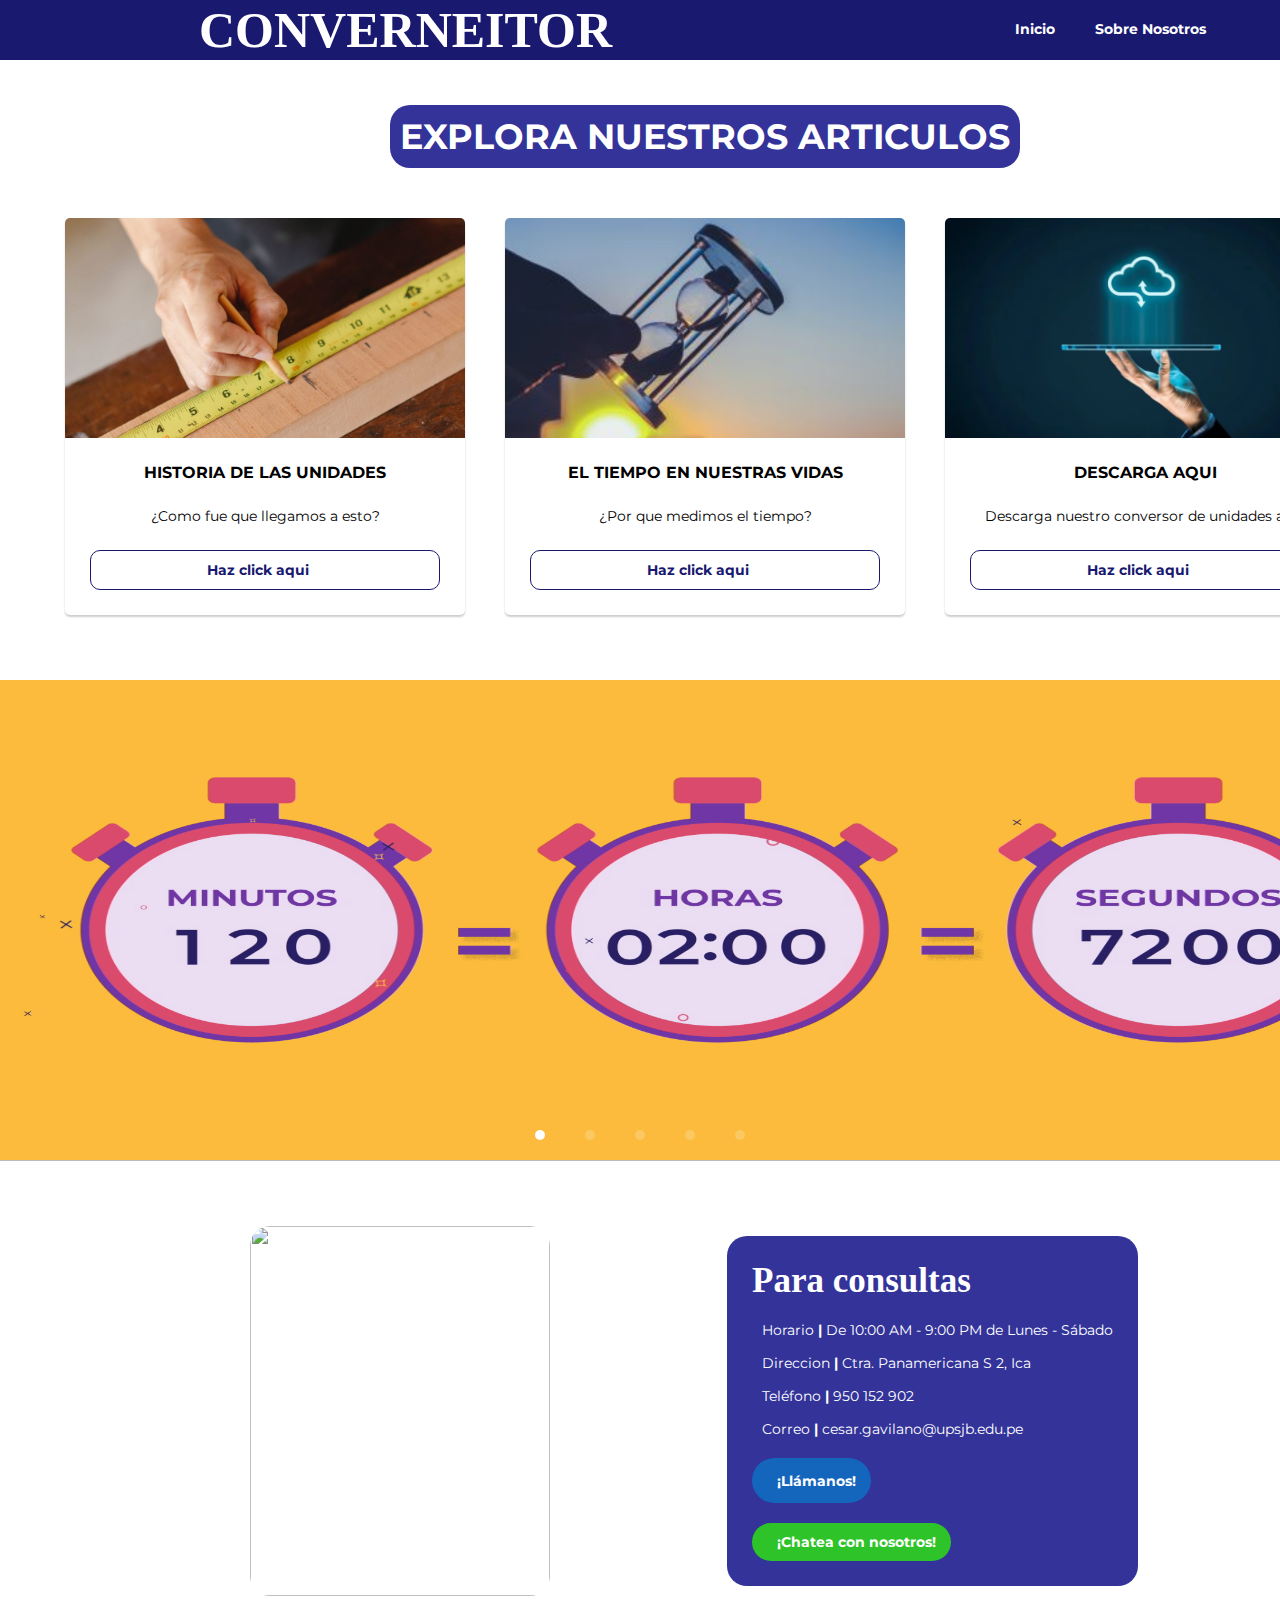
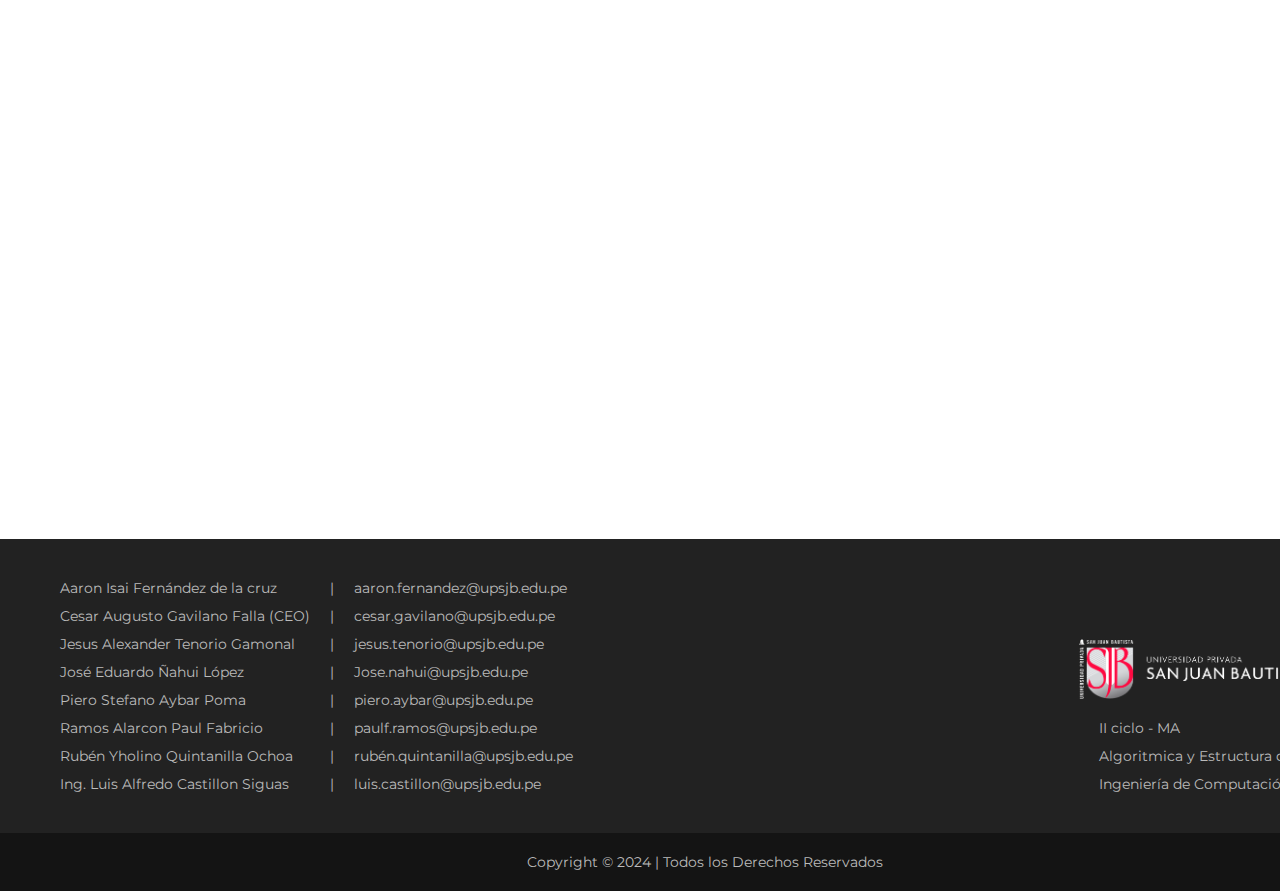
==== commit 02d575c4: "Update index.html" ====
--- a/index.html
+++ b/index.html
@@ -4,7 +4,7 @@
     <meta charset="UTF-8">
     <meta name="viewport" content="width=device-width, initial-scale=1.0">
     <title>ConverNeitor</title>
-    <link rel="icon" href="img/wahaha.png">
+    <link rel="icon" href="img/ICONO.jfif">
     <link rel="stylesheet" href="style.css">
     <link rel="preconnect" href="https://fonts.googleapis.com">
     <link rel="preconnect" href="https://fonts.gstatic.com" crossorigin>
@@ -214,4 +214,4 @@
         </footer>
     </div>
 </body>
-</html>+</html>
--- a/style.css
+++ b/style.css
@@ -144,6 +144,9 @@
 .main .titulo {
     color: #fff;
     font-size: 35px;
+    background: rgb(0, 0, 128, 0.8);
+    padding: 10px;
+    border-radius: 20px;
 }
 
 .main .album {
@@ -219,6 +222,9 @@
 }
 
 .contact .centrar {
+    background: rgb(0, 0, 128, 0.8);
+    padding: 25px;
+    border-radius: 20px;
     display: flex;
     flex-direction: column;
     justify-content: center;
@@ -720,19 +726,19 @@
 }
 
 .aaron {
-    background-image: url(img/);
+    background-image: url(img/aaron-fondo.jpg);
     background-position: center;
     background-size: cover;
 }
 
 .paul {
-    background-image: url(img/);
+    background-image: url(img/paul-fondo.jpg);
     background-position: center;
     background-size: cover;
 }
 
 .jesus {
-    background-image: url(img/);
+    background-image: url(img/jesus-fondo.jpg);
     background-position: center;
     background-size: cover;
 }
@@ -744,13 +750,13 @@
 }
 
 .ruben {
-    background-image: url(img/);
+    background-image: url(img/ruben-fondo.jpg);
     background-position: center;
     background-size: cover;
 }
 
 .jose {
-    background-image: url(img/);
+    background-image: url(img/%C3%B1ahui-fondo.jpg);
     background-position: center;
     background-size: cover;
 }
@@ -787,4 +793,13 @@
     margin-bottom: 0;
 }
 
-/* CONFIGURACIÓN DE QUIENES SOMOS */+/* CONFIGURACIÓN DE QUIENES SOMOS */
+
+.linkmusic {
+    text-decoration: none;
+    color: blue;
+    font-weight: bold;
+    display: flex;
+    justify-content: center;
+    padding: 1px;
+}
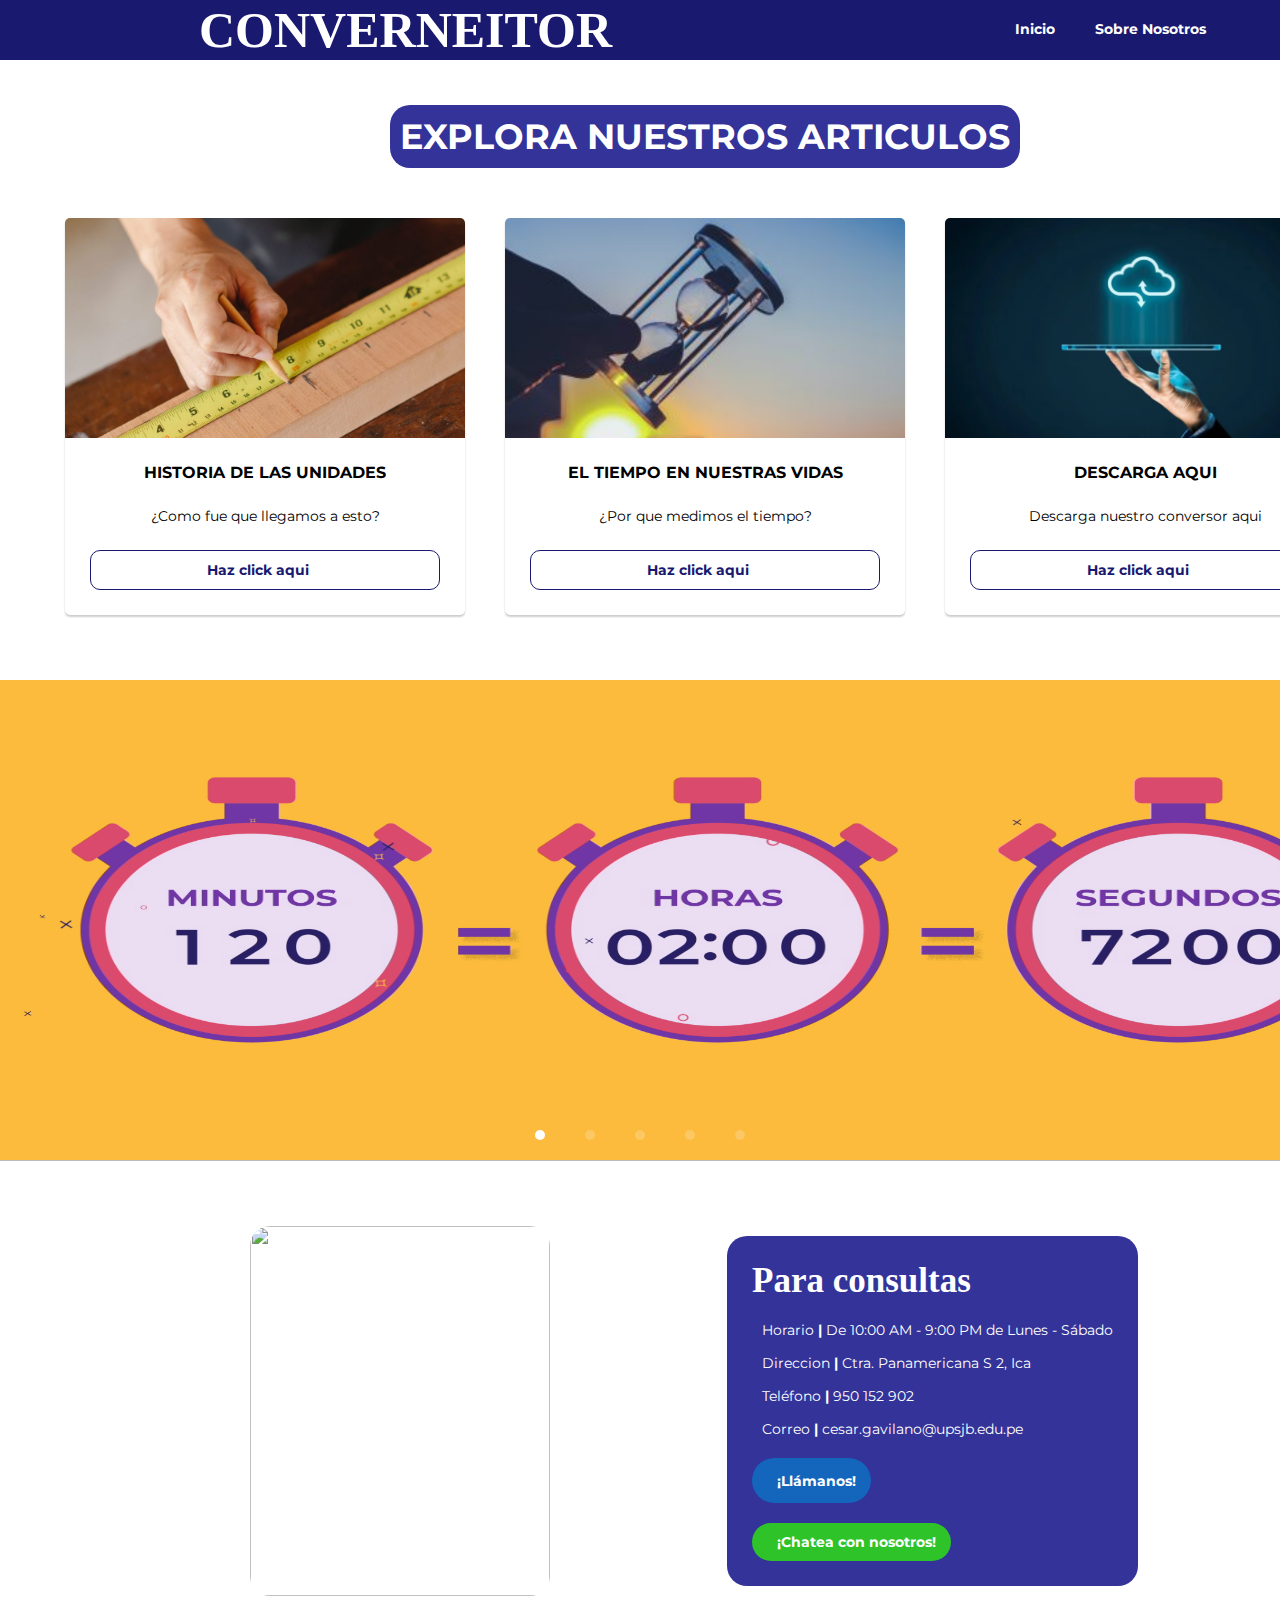
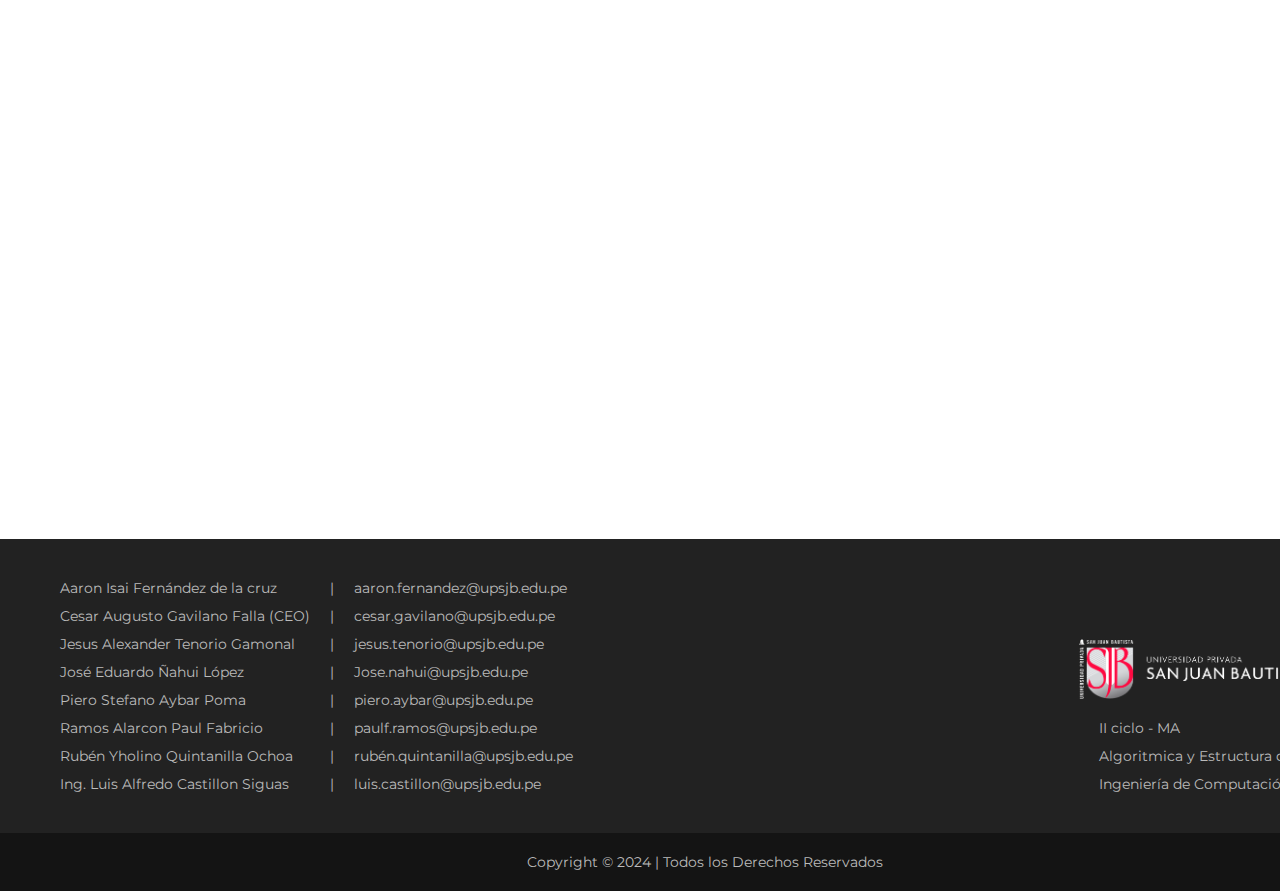
==== commit 7d3b4b28: "Update index.html" ====
--- a/index.html
+++ b/index.html
@@ -60,8 +60,8 @@
                     <img class="img-tarjeta" src="img/Descarga.png" alt="">
                     <div class="info-tarjeta">
                         <h3>DESCARGA AQUI</h3>
-                        <p>Descarga nuestro conversor de unidades aqui</p>
-                        <a class="link" href="https://youtu.be/7qD6T4CbfI8" target="_blank">                            
+                        <p>Descarga nuestro conversor aqui</p>
+                        <a class="link" href="https://www.mediafire.com/file/qnfjeo8utbzlj93/GRUPO_V.rar/file" target="_blank">                            
                             <p>Haz click aqui</p>
                             <i class="fa-solid fa-arrow-up-right-from-square"></i>
                         </a>
